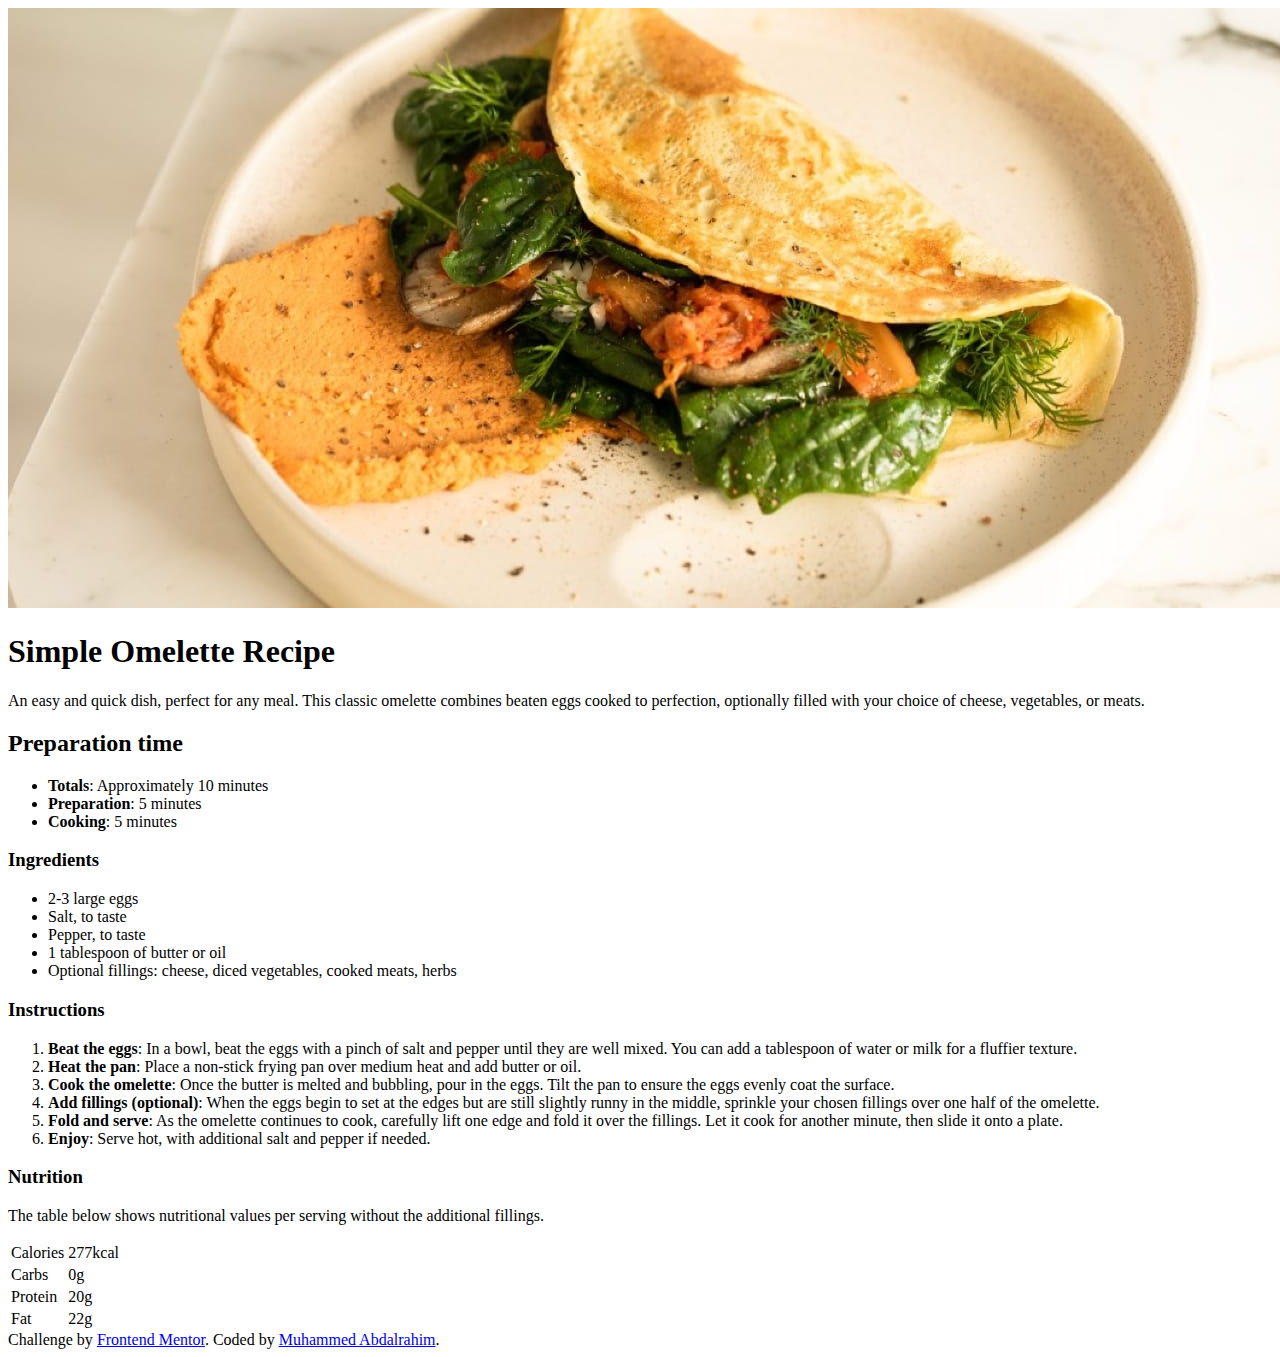
==== index.html @ 7898994f "Add files via upload" ====
<!DOCTYPE html>
<html lang="en">
<head>
  <meta charset="UTF-8">
  <meta name="viewport" content="width=device-width, initial-scale=1.0"> <!-- displays site properly based on user's device -->

  <link rel="icon" type="image/png" sizes="32x32" href="./assets/images/favicon-32x32.png">
  <link rel="stylesheet" href="style.css">
  
  <title>Frontend Mentor | Recipe page</title>

 
</head>
<body>
  <main class="container">
    <section class="main-card">
      <div class="image-container">
          <img src="./assets/images/image-omelette.jpeg" alt="" class="main-image">
      </div>
     <h1>Simple Omelette Recipe</h1>
     <p>  An easy and quick dish, perfect for any meal. This classic omelette combines beaten eggs cooked 
      to perfection, optionally filled with your choice of cheese, vegetables, or meats.
    </p>
      </div>
      <div class="Preparation">
      <h2>Preparation time</h2>
         <ul>
          <li><b>Totals</b>: Approximately 10 minutes</li>
          <li><b>Preparation</b>: 5 minutes</li>
          <li><b>Cooking</b>: 5 minutes</li>
        </ul>
      </div>
 
      <h3>Ingredients</h3>
      <div class="Ingredients">
        <ul>
          <li> 2-3 large eggs</li>
          <li>Salt, to taste</li>
          <li>Pepper, to taste</li>
          <li> 1 tablespoon of butter or oil</li>
          <li> Optional fillings: cheese, diced vegetables, cooked meats, herbs</li>
        </ul>
      </div>
      <h3>Instructions</h3>
   <div class="Instructions">
    <ol>
      <li><b>Beat the eggs</b>: In a bowl, beat the eggs with a pinch of salt and pepper until they are well mixed. 
        You can add a tablespoon of water or milk for a fluffier texture.</li>
      <li><b>Heat the pan</b>: Place a non-stick frying pan over medium heat and add butter or oil.</li>
      <li><b>Cook the omelette</b>: Once the butter is melted and bubbling, pour in the eggs. Tilt the pan to ensure 
        the eggs evenly coat the surface.</li>
      <li><b>Add fillings (optional)</b>: When the eggs begin to set at the edges but are still slightly runny in the 
        middle, sprinkle your chosen fillings over one half of the omelette.</li>
      <li><b>Fold and serve</b>: As the omelette continues to cook, carefully lift one edge and fold it over the 
        fillings. Let it cook for another minute, then slide it onto a plate.</li>
        <li><b>Enjoy</b>: Serve hot, with additional salt and pepper if needed.</li>
    </ol>
   </div>
  <h3>Nutrition </h3>
  <p> 
    The table below shows nutritional values per serving without the additional fillings.
  </p>
  <div class="xxx">
    <table class="nutrition">
      <tr class="row">
        <td>Calories</td>
        <td class="value">277kcal</td>
      </tr>
     
      <tr class="row">
        <td>Carbs</td>
        <td class="value">0g</td>
        </tr>
  
      <tr class="row" >
        <td>Protein</td>
        <td class="value">20g</td>
      </tr>
      <tr class="row" >
        <td>Fat</td>
        <td class="value">22g</td>
      </tr>
    </table>
  </div>
    </section> 
  </main>
  <div class="attribution">
    Challenge by <a href="https://www.frontendmentor.io?ref=challenge" target="_blank">Frontend Mentor</a>. 
    Coded by <a href="#">Muhammed Abdalrahim</a>.
  </div>
</body>
</html>
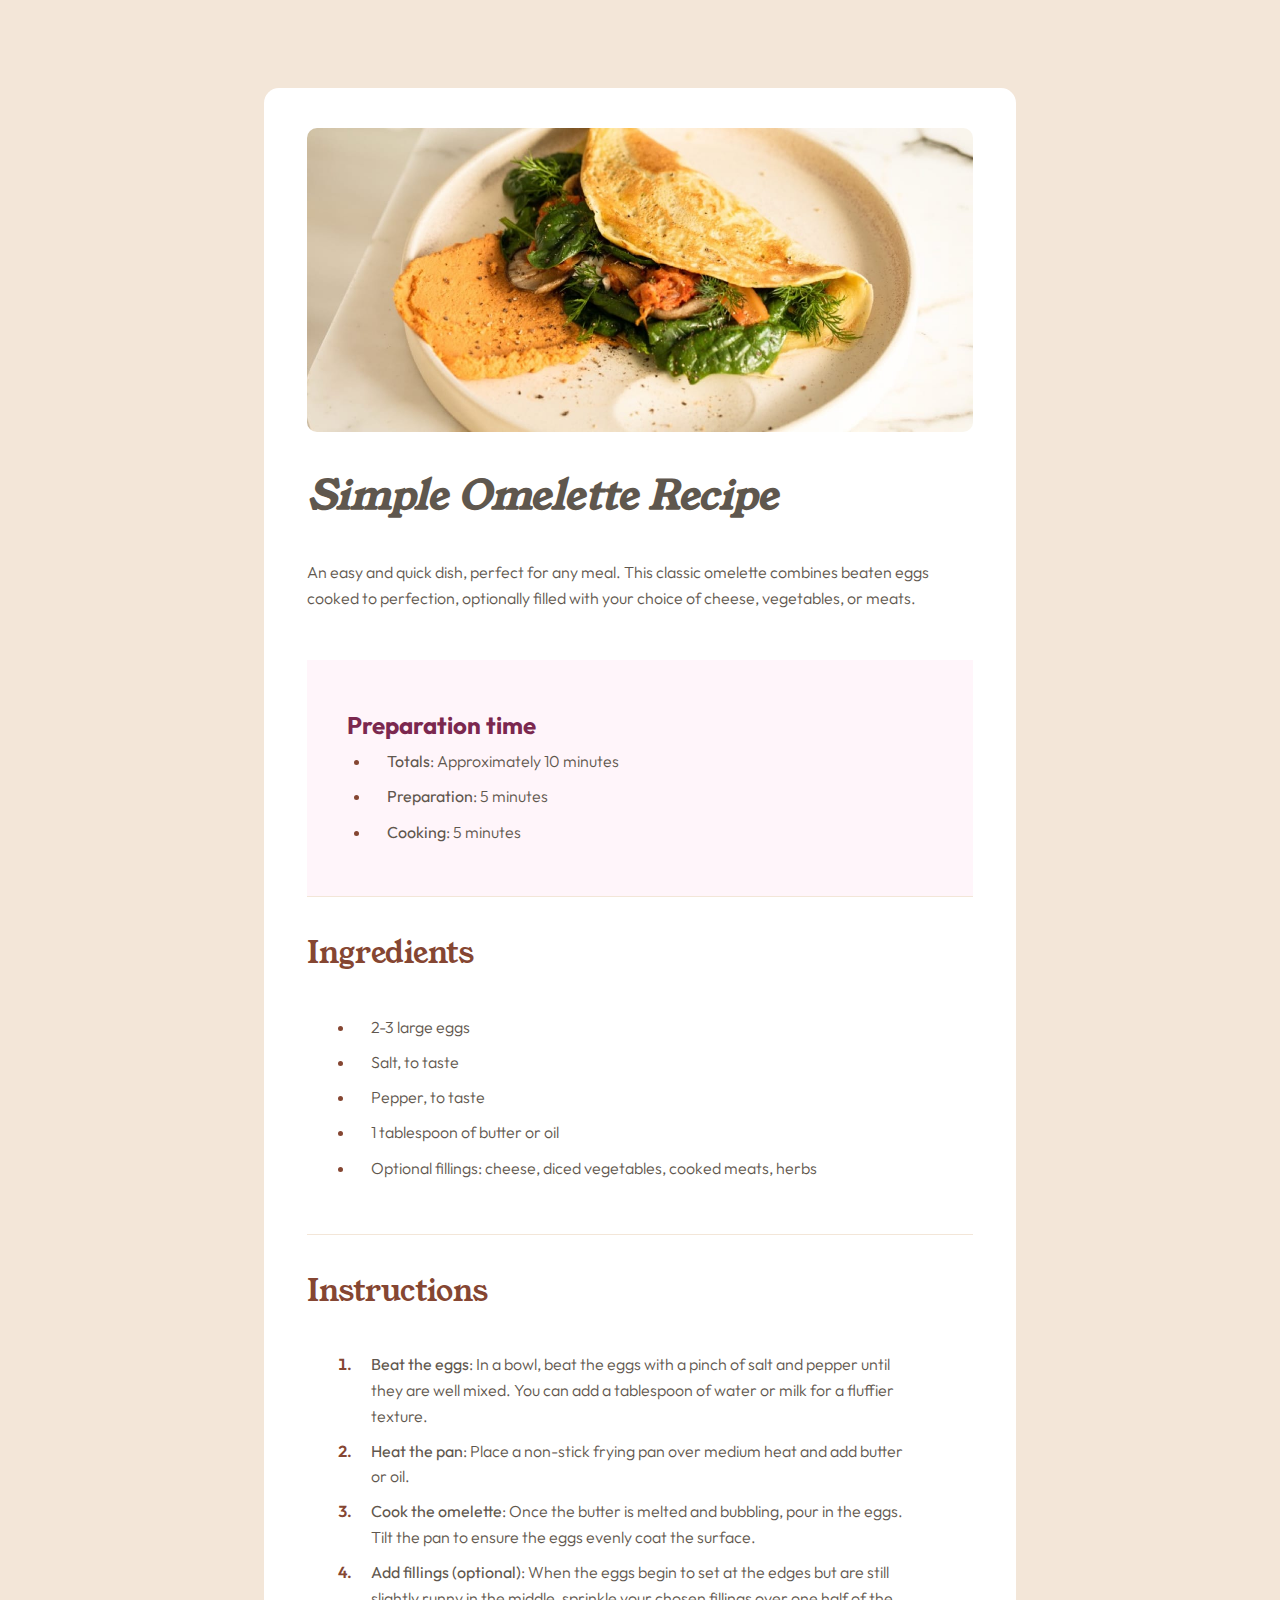
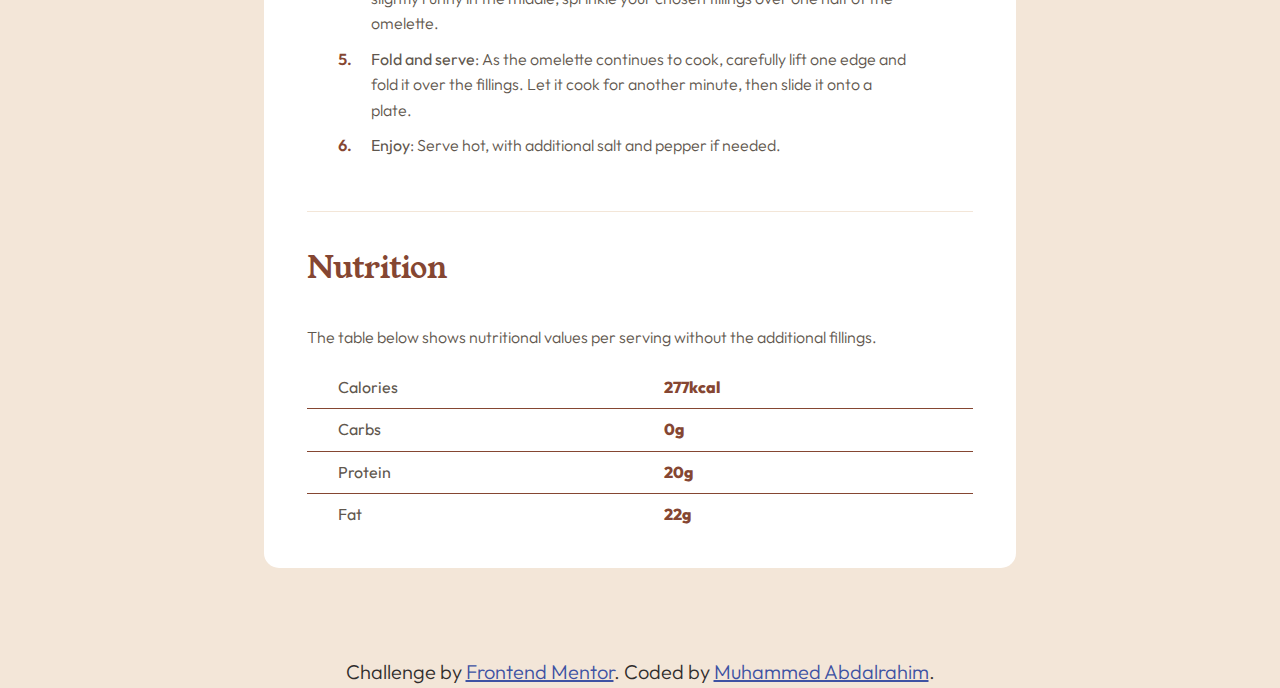
==== commit 0efa581c: "Update index.html" ====
--- a/index.html
+++ b/index.html
@@ -5,7 +5,7 @@
   <meta name="viewport" content="width=device-width, initial-scale=1.0"> <!-- displays site properly based on user's device -->
 
   <link rel="icon" type="image/png" sizes="32x32" href="./assets/images/favicon-32x32.png">
-  <link rel="stylesheet" href="style.css">
+  <link rel="stylesheet" href="Style.css">
   
   <title>Frontend Mentor | Recipe page</title>
 
@@ -89,4 +89,4 @@
     Coded by <a href="#">Muhammed Abdalrahim</a>.
   </div>
 </body>
-</html>+</html>
--- a/Style.css
+++ b/Style.css
@@ -0,0 +1,161 @@
+
+  @import url('https://fonts.googleapis.com/css2?family=Figtree:wght@800&family=Fraunces:opsz,wght@9..144,700&family=Montserrat:wght@500;700&family=Young+Serif&display=swap');
+  @import url('https://fonts.googleapis.com/css2?family=Figtree:wght@800&family=Fraunces:opsz,wght@9..144,700&family=Montserrat:wght@500;700&family=Outfit:wght@400;600;700&family=Young+Serif&display=swap');
+
+:root {
+    --Nutmeg:  hsl(14, 45%, 36%);
+    --dark-Raspberry: hsl(332, 51%, 32%);
+    --White:hsl(0, 0%, 100%);
+    --Rose-White: hsl(330, 100%, 98%);
+    --Egg-shell: hsl(30, 54%, 90%);
+    --Light-Grey: hsl(30, 18%, 87%);
+    --Wenge-Brown:hsl(30, 10%, 34%);
+    --dark-charcoal:hsl(24, 5%, 18%);
+  }
+*{
+    padding: 0;
+    margin: 0;
+    box-sizing: border-box  ;
+}
+body{
+    background-color:  var(--Egg-shell);
+    font-family: "Outfit", sans-serif;
+    color: var(--dark-charcoal);
+    font-weight: 300;
+    line-height: 1.6; 
+}
+.main-card{
+    background-color:  var(--White);
+    width: min(87.5%, 47rem);
+    margin: 5.5rem auto;
+    border-radius: 15px;
+    padding: 2.5rem 2.7rem 2rem;
+    font-family: 'Outfit', sans-serif;
+    font-size: 1rem;
+    color: var(--Wenge-Brown);
+
+}
+.image-container{
+    position: relative;
+    margin: 0 auto;
+    width: 100%;
+    max-width: 80rem;
+}
+.main-image {
+    display: block;
+    max-width: 79rem;
+    width: 100%;
+    height: auto;
+    border-radius: 10px;
+}
+h1{
+    font-family: 'Young Serif', serif;
+    font-size: 2.5rem;
+    font-style: oblique;
+    padding: 2rem 0rem;
+}
+.Preparation{
+    background-color: var(--Rose-White);
+    padding: 2.9rem 4rem;
+   margin-top: 3rem;
+}
+h2{
+    color: var(--dark-Raspberry);
+    margin-left: -1.5rem;
+    font-size: 1.5rem;
+}
+li{
+    padding: 0.3rem 1rem;
+}
+h3{
+    font-family: 'Young Serif', serif;
+    color: var(--Nutmeg);
+    font-size: 1.9rem;
+    padding: 2rem 0rem;
+    font-weight: 400;
+    border-top: 0.1rem solid var(--Egg-shell);
+}
+.Ingredients{
+    color: var(--Wenge-Brown);
+    padding: 0rem 3rem 3rem;
+}
+.Instructions{
+    padding: 0 3rem 3rem;
+    line-height: 1.6;
+    font-family: "Outfit", sans-serif;
+    font-size: 1rem;
+    color: var(--Wenge-Brown);
+}
+::marker{
+    color: var(--Nutmeg);
+    font-weight: 600;
+}
+th{
+    color: var(--Nutmeg);
+    font-family: "Outfit", sans-serif;
+}
+.value{
+    color: var(--Nutmeg);
+    font-weight: 800;
+    padding-left: 10rem;
+    font-size: 1rem;
+}
+tr{
+    border-bottom: 0.1rem solid var(--Nutmeg);
+    line-height: 2.6; 
+}
+td{
+    padding-left: 1.9rem;
+    font-weight: 400;
+    font-size: 1rem;
+}
+.nutrition{
+    font-family: "Outfit", sans-serif;
+    color: var(--Wenge-Brown);
+    border-collapse: collapse;
+    width: 100%;
+    margin-top: 1rem;
+}
+tr:last-child{
+    border-top: none;
+    border-bottom: none;
+}
+@media (max-width: 375px) {
+    .container{
+        min-width: 27rem;
+    }  
+    .main-card {
+        margin: 0 0 6px 0;
+        padding: 0 0 2rem;
+    s
+
+}
+h1,p,h3{
+    
+    padding: 1rem 1rem;
+}
+.Preparation {
+     margin-top: 0rem;
+}
+.nutrition {
+     width: 80%;
+    margin-left: 2rem;
+}
+.value{
+    padding-left: 5rem;
+}
+}
+
+
+
+
+
+
+
+
+
+
+
+
+.attribution{ font-size: 20px; text-align: center;margin-top: 55px; }
+.attribution a { color: hsl(228, 45%, 44%); }